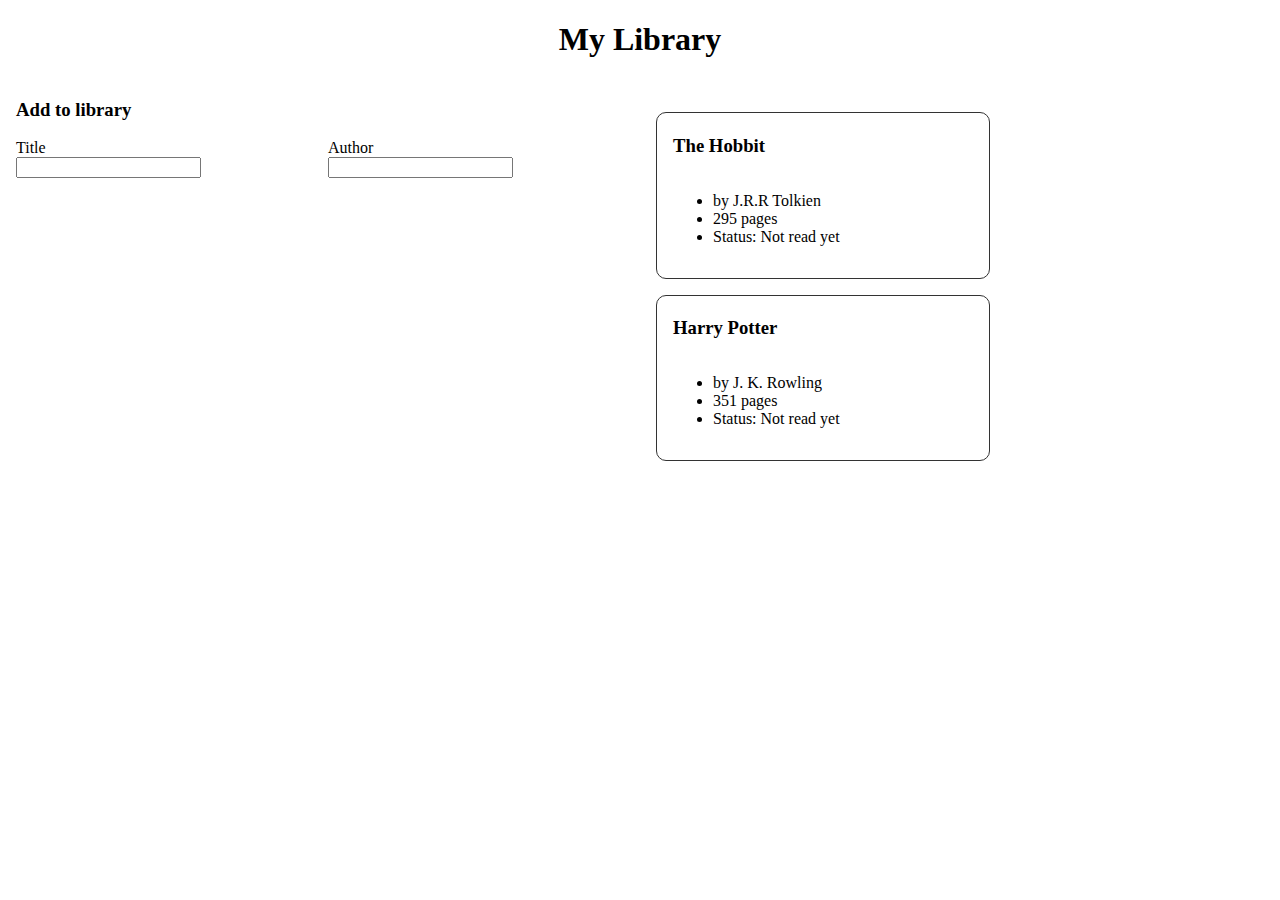
==== index.html @ 5f84ed92 "Made some css fixes and add form to further additions" ====
<!DOCTYPE html>
<html lang="en">
  <head>
    <meta charset="UTF-8" />
    <meta http-equiv="X-UA-Compatible" content="IE=edge" />
    <meta name="viewport" content="width=device-width, initial-scale=1.0" />
    <title>Book Library</title>
    <link rel="stylesheet" href="style.css" />
  </head>
  <body>
    <h1>My Library</h1>
    <div class="hero">
      <div class="sidebar">
        <h3>Add to library</h3>
        <form action="" method="post">
          <div class="field">
            <label for="title">Title<br /></label
            ><input type="text" name="title" id="title" />
          </div>
          <div class="field">
            <label for="author">Author<br /></label
            ><input type="text" name="author" id="author" />
          </div>
        </form>
      </div>
      <div class="container"><ul></ul></div>
    </div>
    <script src="script.js"></script>
  </body>
</html>
---- style.css ----
html,
body {
  margin: 0;
  padding: 0;
  min-height: 100%;
  min-width: 100%;
}

h1 {
  text-align: center;
}

.hero {
  display: flex;
  justify-content: space-around;
}

form {
  display: grid;
  grid-template-columns: 1fr 1fr;
  grid-template-rows: 1fr 1fr;
}

.container > div {
  border: 1px solid #333;
  margin-bottom: 1rem;
  width: 300px;
  padding: 1rem;
  padding-top: 0.2rem;
  display: flex;
  flex-direction: column;
  border-radius: 10px;
}

.sidebar {
  width: 50%;
  padding-left: 1rem;
}

.container {
  padding-left: 1rem;
  width: 50%;
  display: grid;
}
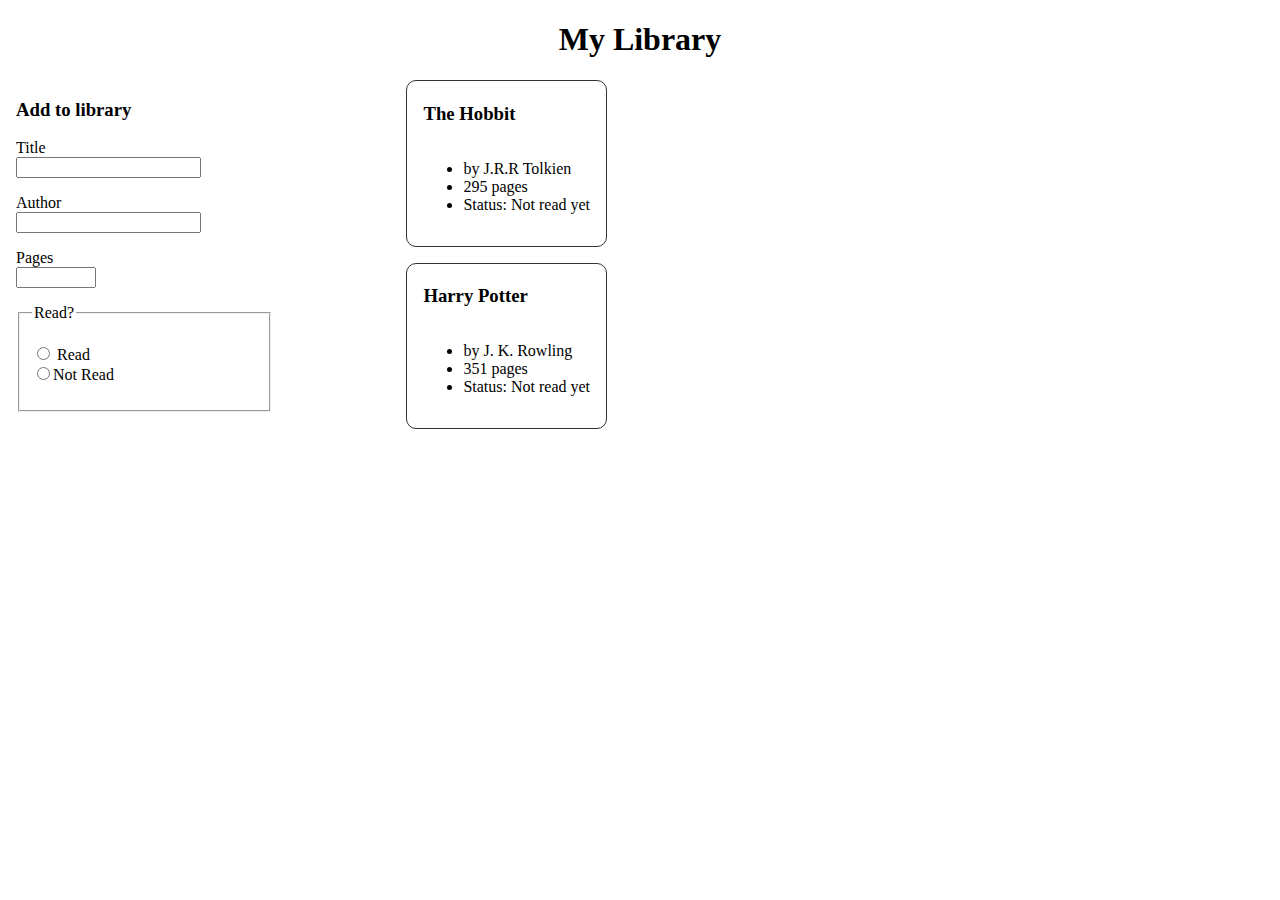
==== commit f34d4e22: "Made some css fixes and add form to further additions" ====
--- a/index.html
+++ b/index.html
@@ -21,9 +21,27 @@
             <label for="author">Author<br /></label
             ><input type="text" name="author" id="author" />
           </div>
+          <div class="field">
+            <label for="pages">Pages<br /></label
+            ><input type="number" name="pages" id="pages" min="1" max="32640" />
+          </div>
+          <div class="field">
+            <fieldset>
+              <legend>Read?</legend>
+              <ul>
+                <li>
+                  <input type="radio" name="read" id="read" />
+                  <label for="read">Read</label>
+                </li>
+                <li>
+                    <input type="radio" name="read" id="notread" /><label for="notread">Not Read</label></li>
+                </li>
+              </ul>
+            </fieldset>
+          </div>
         </form>
       </div>
-      <div class="container"><ul></ul></div>
+      <div class="container"></div>
     </div>
     <script src="script.js"></script>
   </body>
--- a/style.css
+++ b/style.css
@@ -17,14 +17,15 @@
 
 form {
   display: grid;
-  grid-template-columns: 1fr 1fr;
+  grid-template-columns: repeat(auto-fit, minmax(200px, 1fr));
   grid-template-rows: 1fr 1fr;
+  gap: 1rem;
 }
 
 .container > div {
   border: 1px solid #333;
   margin-bottom: 1rem;
-  width: 300px;
+  width: fit-content;
   padding: 1rem;
   padding-top: 0.2rem;
   display: flex;
@@ -33,12 +34,25 @@
 }
 
 .sidebar {
-  width: 50%;
+  width: 30%;
   padding-left: 1rem;
 }
 
 .container {
   padding-left: 1rem;
-  width: 50%;
+  width: 70%;
   display: grid;
+  grid-template-columns: repeat(auto-fit, minmax(fit-content, 1fr));
+  grid-template-rows: repeat(4, 1fr);
 }
+
+fieldset {
+  width: 60%;
+}
+fieldset > ul {
+  padding-left: 0;
+}
+
+fieldset > ul > li {
+  list-style: none;
+}
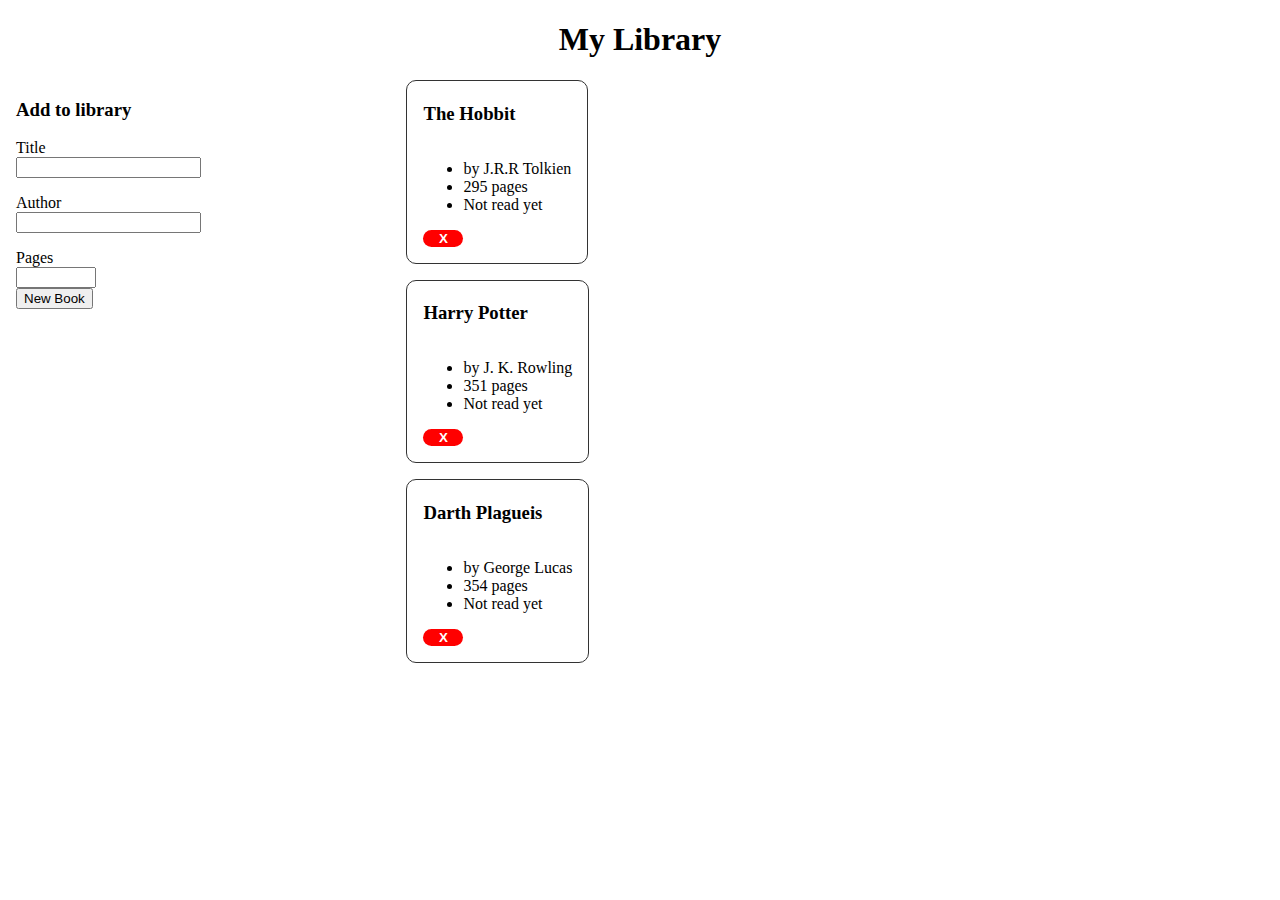
==== commit be085566: "Made some css fixes and add form to further additions" ====
--- a/index.html
+++ b/index.html
@@ -6,13 +6,17 @@
     <meta name="viewport" content="width=device-width, initial-scale=1.0" />
     <title>Book Library</title>
     <link rel="stylesheet" href="style.css" />
+    <link
+      rel="stylesheet"
+      href="https://fonts.googleapis.com/css2?family=Material+Symbols+Outlined:opsz,wght,FILL,GRAD@48,400,0,0"
+    />
   </head>
   <body>
     <h1>My Library</h1>
     <div class="hero">
       <div class="sidebar">
         <h3>Add to library</h3>
-        <form action="" method="post">
+        <form action="" method="post" id="myForm">
           <div class="field">
             <label for="title">Title<br /></label
             ><input type="text" name="title" id="title" />
@@ -25,21 +29,9 @@
             <label for="pages">Pages<br /></label
             ><input type="number" name="pages" id="pages" min="1" max="32640" />
           </div>
-          <div class="field">
-            <fieldset>
-              <legend>Read?</legend>
-              <ul>
-                <li>
-                  <input type="radio" name="read" id="read" />
-                  <label for="read">Read</label>
-                </li>
-                <li>
-                    <input type="radio" name="read" id="notread" /><label for="notread">Not Read</label></li>
-                </li>
-              </ul>
-            </fieldset>
-          </div>
         </form>
+        <button type="button" id="newbook">New Book</button>
+        <p class="duplicate"></p>
       </div>
       <div class="container"></div>
     </div>
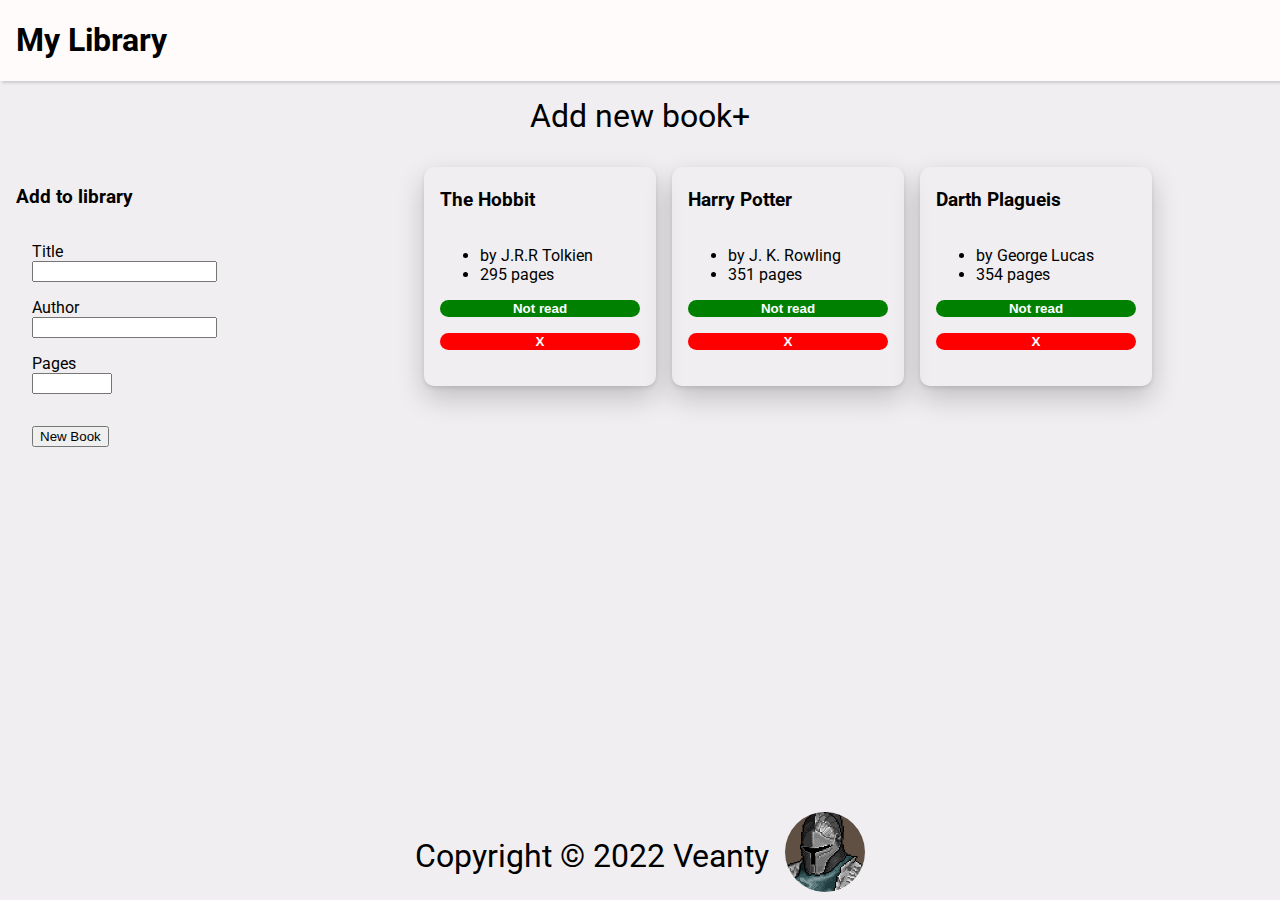
==== commit 8711f577: "Made some css fixes and add form to further additions" ====
--- a/index.html
+++ b/index.html
@@ -12,7 +12,8 @@
     />
   </head>
   <body>
-    <h1>My Library</h1>
+    <div class="header"><h1>My Library</h1></div>
+    <div class="addDiv">Add new book+</div>
     <div class="hero">
       <div class="sidebar">
         <h3>Add to library</h3>
@@ -35,6 +36,11 @@
       </div>
       <div class="container"></div>
     </div>
+    <div class="footer">
+      Copyright © 2022 Veanty<a href="https://github.com/Veanty" target="_blank"
+        ><img src="avatar.png" alt="avatar"
+      /></a>
+    </div>
     <script src="script.js"></script>
   </body>
 </html>
--- a/style.css
+++ b/style.css
@@ -1,18 +1,22 @@
-html,
+@import url("https://fonts.googleapis.com/css2?family=Roboto&display=swap");
+
 body {
+  box-sizing: border-box;
+  font-family: "Roboto", sans-serif;
   margin: 0;
   padding: 0;
-  min-height: 100%;
-  min-width: 100%;
-}
-
-h1 {
-  text-align: center;
+  display: flex;
+  flex-direction: column;
+  min-height: 100vh;
 }
 
 .hero {
+  height: 100%;
   display: flex;
   justify-content: space-around;
+  gap: 1rem;
+  background-color: #f0eef1;
+  flex: 2 1 auto;
 }
 
 form {
@@ -20,30 +24,37 @@
   grid-template-columns: repeat(auto-fit, minmax(200px, 1fr));
   grid-template-rows: 1fr 1fr;
   gap: 1rem;
+  padding: 1rem;
 }
 
 .container > div {
-  border: 1px solid #333;
   margin-bottom: 1rem;
-  width: fit-content;
+  width: 200px;
+  height: 200px;
   padding: 1rem;
   padding-top: 0.2rem;
   display: flex;
   flex-direction: column;
   border-radius: 10px;
+  box-shadow: rgba(0, 0, 0, 0.2) 0px 12px 28px 0px,
+    rgba(0, 0, 0, 0.1) 0px 2px 4px 0px,
+    rgba(255, 255, 255, 0.05) 0px 0px 0px 1px inset;
 }
 
 .sidebar {
   width: 30%;
   padding-left: 1rem;
+  padding: 1rem;
 }
 
 .container {
+  padding: 1rem;
   padding-left: 1rem;
   width: 70%;
-  display: grid;
-  grid-template-columns: repeat(auto-fit, minmax(fit-content, 1fr));
-  grid-template-rows: repeat(4, 1fr);
+  display: flex;
+  align-items: start;
+  flex-flow: row wrap;
+  gap: 1rem;
 }
 
 fieldset {
@@ -56,3 +67,37 @@
 fieldset > ul > li {
   list-style: none;
 }
+
+button[type="button"] {
+  margin: 1rem;
+}
+
+.header {
+  background-color: #fffbfb;
+  padding-left: 1rem;
+  flex: 0 1 auto;
+  box-shadow: rgba(0, 0, 0, 0.15) 1.95px 1.95px 2.6px;
+  z-index: 10;
+}
+
+.footer {
+  display: flex;
+  gap: 1rem;
+  justify-content: center;
+  align-items: center;
+  background-color: #f0eef1;
+  font-size: 2rem;
+}
+
+.footer > a > img {
+  width: 5rem;
+  height: auto;
+  border-radius: 50%;
+}
+
+.addDiv {
+  background-color: #f0eef1;
+  text-align: center;
+  padding: 1rem;
+  font-size: 2rem;
+}
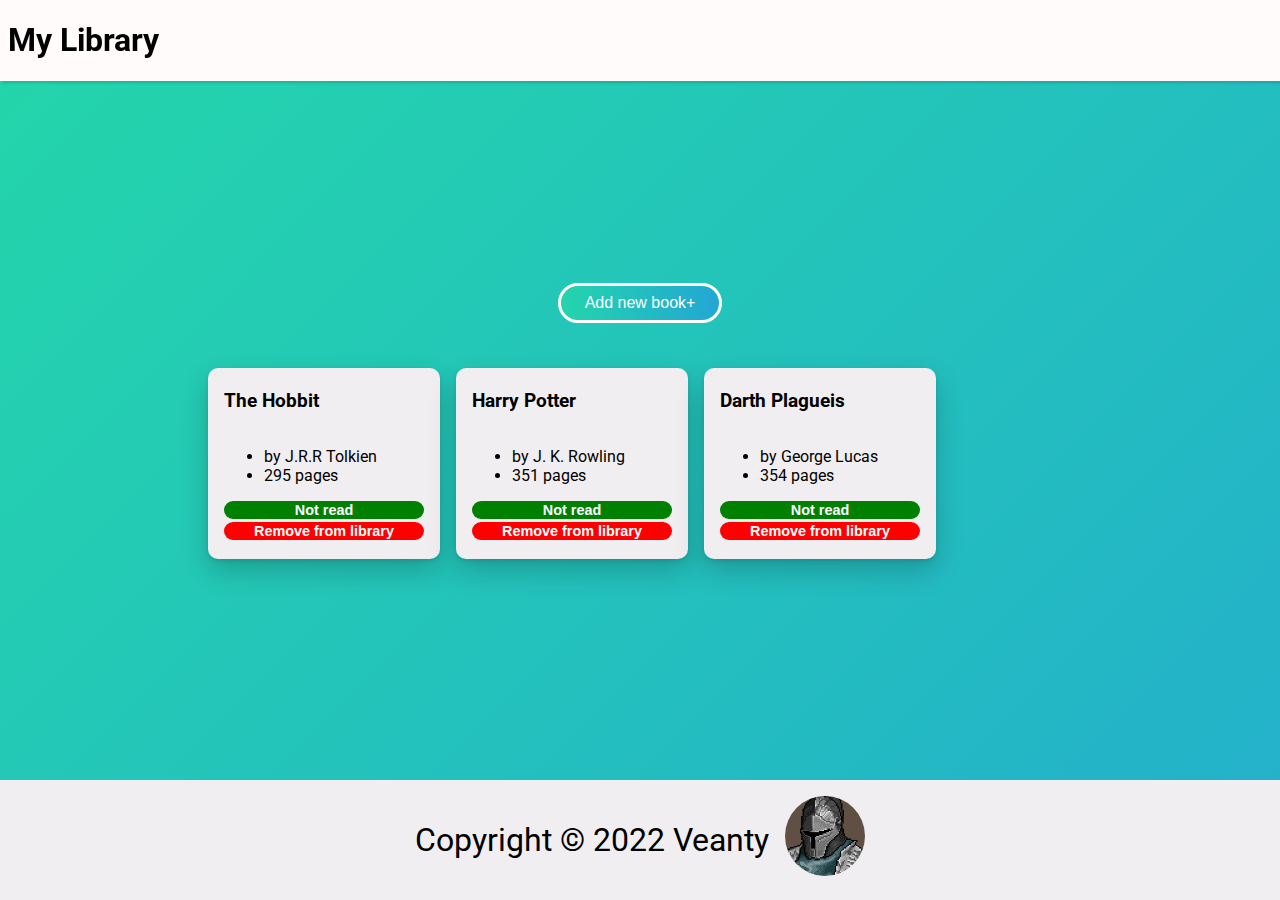
==== commit 7c6da886: "Refactor function to add a book to be more readable" ====
--- a/index.html
+++ b/index.html
@@ -13,27 +13,43 @@
   </head>
   <body>
     <div class="header"><h1>My Library</h1></div>
-    <div class="addDiv">Add new book+</div>
     <div class="hero">
-      <div class="sidebar">
-        <h3>Add to library</h3>
-        <form action="" method="post" id="myForm">
-          <div class="field">
-            <label for="title">Title<br /></label
-            ><input type="text" name="title" id="title" />
-          </div>
-          <div class="field">
-            <label for="author">Author<br /></label
-            ><input type="text" name="author" id="author" />
-          </div>
-          <div class="field">
-            <label for="pages">Pages<br /></label
-            ><input type="number" name="pages" id="pages" min="1" max="32640" />
-          </div>
-        </form>
-        <button type="button" id="newbook">New Book</button>
-        <p class="duplicate"></p>
+      <button data-modal-target="#modal" class="addButton">
+        Add new book+
+      </button>
+      <div class="modal" id="modal">
+        <div class="modal-header">
+          <div class="title">Example Modal</div>
+          <button data-close-button class="close">&times</button>
+        </div>
+        <div class="modal-body">
+          <h3>Add to library</h3>
+          <form action="" method="post" id="myForm">
+            <div class="field">
+              <label for="title">Title<br /></label
+              ><input type="text" name="title" id="title" required />
+            </div>
+            <div class="field">
+              <label for="author">Author<br /></label
+              ><input type="text" name="author" id="author" required />
+            </div>
+            <div class="field">
+              <label for="pages">Pages<br /></label
+              ><input
+                type="number"
+                name="pages"
+                id="pages"
+                min="1"
+                max="32640"
+                required
+              />
+            </div>
+          </form>
+          <button type="button" id="newbook">New Book</button>
+          <p class="duplicate"></p>
+        </div>
       </div>
+      <div id="overlay"></div>
       <div class="container"></div>
     </div>
     <div class="footer">
--- a/style.css
+++ b/style.css
@@ -13,14 +13,31 @@
 .hero {
   height: 100%;
   display: flex;
-  justify-content: space-around;
-  gap: 1rem;
-  background-color: #f0eef1;
+  flex-direction: column;
+  justify-content: center;
+  align-items: center;
+  gap: 1rem;
   flex: 2 1 auto;
+  background: linear-gradient(-45deg, #ee7752, #e73c7e, #23a6d5, #23d5ab);
+  background-size: 400% 400%;
+  animation: gradient 10s ease infinite;
+}
+
+@keyframes gradient {
+  0% {
+    background-position: 0% 50%;
+  }
+  50% {
+    background-position: 100% 50%;
+  }
+  100% {
+    background-position: 0% 50%;
+  }
 }
 
 form {
-  display: grid;
+  display: flex;
+  flex-direction: column;
   grid-template-columns: repeat(auto-fit, minmax(200px, 1fr));
   grid-template-rows: 1fr 1fr;
   gap: 1rem;
@@ -29,16 +46,17 @@
 
 .container > div {
   margin-bottom: 1rem;
-  width: 200px;
-  height: 200px;
+  width: fit-content;
   padding: 1rem;
   padding-top: 0.2rem;
   display: flex;
   flex-direction: column;
+  align-items: start;
   border-radius: 10px;
   box-shadow: rgba(0, 0, 0, 0.2) 0px 12px 28px 0px,
     rgba(0, 0, 0, 0.1) 0px 2px 4px 0px,
     rgba(255, 255, 255, 0.05) 0px 0px 0px 1px inset;
+  background-color: #f0eef1;
 }
 
 .sidebar {
@@ -74,7 +92,7 @@
 
 .header {
   background-color: #fffbfb;
-  padding-left: 1rem;
+  padding-left: 0.5rem;
   flex: 0 1 auto;
   box-shadow: rgba(0, 0, 0, 0.15) 1.95px 1.95px 2.6px;
   z-index: 10;
@@ -83,6 +101,7 @@
 .footer {
   display: flex;
   gap: 1rem;
+  padding: 1rem;
   justify-content: center;
   align-items: center;
   background-color: #f0eef1;
@@ -95,9 +114,124 @@
   border-radius: 50%;
 }
 
-.addDiv {
-  background-color: #f0eef1;
+*,
+*::after,
+*::before {
+  box-sizing: border-box;
+}
+
+.modal {
+  position: fixed;
+  top: 50%;
+  left: 50%;
+  transform: translate(-50%, -50%) scale(0);
+  transition: 200ms ease-in-out;
+  border: 1px solid black;
+  border-radius: 10px;
+  z-index: 10;
+  background-color: white;
+  width: 500px;
+  max-width: 80%;
+}
+
+.modal.active {
+  transform: translate(-50%, -50%) scale(1);
+}
+
+.modal-header {
+  padding: 10px 15px;
+  display: flex;
+  justify-content: space-between;
+  align-items: center;
+  border-bottom: 1px solid black;
+}
+
+.modal-header > .title {
+  font-size: 1.2em;
+  font-weight: 600;
+}
+
+.modal-header > .close {
+  cursor: pointer;
+  border: none;
+  outline: none;
+  background: none;
+  font-size: 1.25rem;
+  font-weight: bold;
+}
+
+.modal-body {
+  padding: 10px 15px;
+}
+
+#overlay {
+  position: fixed;
+  transition: 200ms ease-in-out;
+  opacity: 0;
+  top: 0;
+  left: 0;
+  right: 0;
+  bottom: 0;
+  background-color: rgba(0, 0, 0, 0.5);
+  pointer-events: none;
+}
+
+#overlay.active {
+  opacity: 1;
+  pointer-events: all;
+}
+
+.addButton {
+  margin: 1rem;
+  width: fit-content;
+  border: 0;
+  outline: 3px solid white;
+  background-color: #1992d4;
+  color: #ffffff;
+  border-radius: 40px;
+  font-size: 1rem;
+  padding-bottom: 0.5rem;
+  padding-top: 0.5rem;
+  padding-left: 1.5rem;
+  padding-right: 1.5rem;
+  background-size: 200% auto;
+  background-image: linear-gradient(
+    to left,
+    #ee7752 0%,
+    #e73c7e 25%,
+    #23a6d5 50%,
+    #23d5ab 100%
+  );
+  transition: 0.5s;
+  transition: all 0.2s ease-in-out;
+}
+
+.addButton:hover {
+  background-position: right center;
+  cursor: pointer;
+  transform: scale(1.1);
+}
+
+.read-button {
+  font-size: 0.9rem;
+  width: 200px;
   text-align: center;
-  padding: 1rem;
-  font-size: 2rem;
-}
+  background-color: green;
+  border: none;
+  border-radius: 10px;
+  color: white;
+  font-weight: 600;
+  margin-bottom: 0.2rem;
+}
+
+.delete-button {
+  font-size: 0.9rem;
+  width: 200px;
+  text-align: center;
+  background-color: red;
+  color: white;
+  border: none;
+  border-radius: 10px;
+  font-weight: 600;
+  margin-bottom: 0.2rem;
+}
